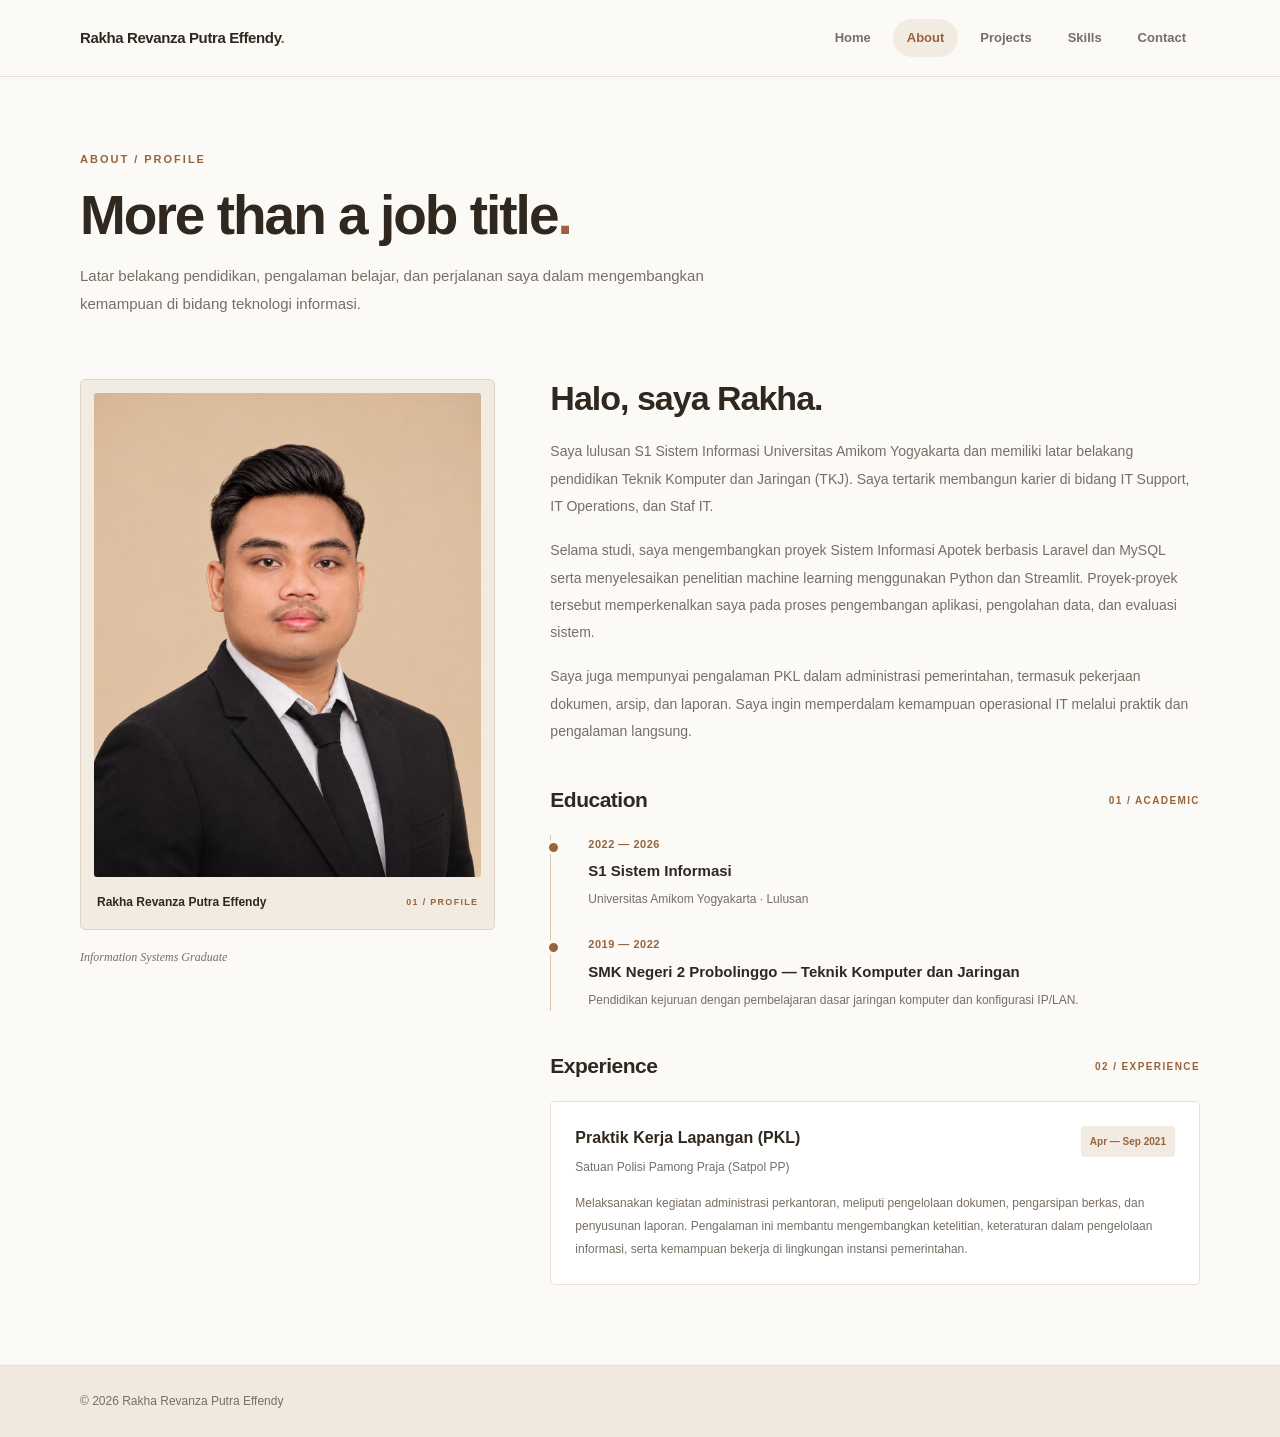
==== about.html @ b31cc209 "Initial commit: portfolio IT Rakha" ====
<!doctype html>
<html lang="id">

<head>
  <meta charset="utf-8">
  <meta name="viewport" content="width=device-width, initial-scale=1">

  <meta name="description"
    content="About Rakha Revanza Putra Effendy — Information Systems Graduate, IT Support and IT Operations enthusiast.">

  <meta name="theme-color" content="#fbfaf7">

  <title>About | Rakha Revanza Putra Effendy</title>

  <link rel="stylesheet" href="assets/style.css">

  <style>

    /* ================================
       DESIGN SYSTEM
    ================================= */

    :root {
      --about-bg: #fbfaf7;
      --about-white: #ffffff;
      --about-beige: #f2ebe2;
      --about-brown: #98643c;
      --about-dark: #30271f;
      --about-muted: #786e64;
      --about-line: #e8ded3;
    }

    body.about-page {
      background: var(--about-bg);
      color: var(--about-dark);
    }

    .about-page .main {
      background: var(--about-bg);
    }

    .about-page .wrap {
      width: min(1120px, calc(100% - 64px));
    }


    /* ================================
       HEADER
    ================================= */

    .about-page .site-header {
      background: rgba(251, 250, 247, .97);
      border-bottom: 1px solid var(--about-line);
      backdrop-filter: blur(12px);
    }

    .about-page .logo {
      color: var(--about-dark);
    }

    .about-page .logo span {
      color: var(--about-brown);
    }

    .about-page .menu a {
      color: var(--about-muted);
    }

    .about-page .menu a.active,
    .about-page .menu a:hover {
      color: var(--about-brown);
      background: var(--about-beige);
    }


    /* ================================
       PAGE INTRO
    ================================= */

    .about-intro {
      padding: 62px 0 35px;
    }

    .about-eyebrow {
      margin-bottom: 15px;

      color: var(--about-brown);
      font-size: 11px;
      font-weight: 750;
      letter-spacing: 2px;
      text-transform: uppercase;
    }

    .about-intro h1 {
      margin: 0 0 15px;

      color: var(--about-dark);
      font-size: clamp(38px, 5vw, 55px);
      line-height: 1.15;
      letter-spacing: -2px;
    }

    .about-intro h1 span {
      color: var(--about-brown);
    }

    .about-intro > p:last-child {
      max-width: 650px;
      margin: 0;

      color: var(--about-muted);
      font-size: 15px;
      line-height: 1.9;
    }


    /* ================================
       MAIN PROFILE LAYOUT
    ================================= */

    .about-profile {
      display: grid;
      grid-template-columns: .78fr 1.22fr;
      align-items: start;
      gap: 55px;

      padding: 25px 0 80px;
    }


    /* ================================
       PROFILE PHOTO
    ================================= */

    .profile-column {
      position: sticky;
      top: 110px;
    }

    .profile-frame {
      padding: 13px;

      background: var(--about-beige);
      border: 1px solid #e0d3c5;
      border-radius: 5px;
    }

    .profile-frame img {
      display: block;

      width: 100%;
      aspect-ratio: 4 / 5;
      object-fit: cover;
      object-position: center 22%;

      border-radius: 3px;
    }

    .profile-frame-footer {
      display: flex;
      justify-content: space-between;
      align-items: center;
      gap: 10px;

      padding: 15px 3px 3px;
    }

    .profile-frame-footer strong {
      color: var(--about-dark);
      font-size: 12px;
    }

    .profile-frame-footer span {
      color: var(--about-brown);
      font-size: 9px;
      font-weight: 700;
      letter-spacing: 1.3px;
    }

    .profile-caption {
      margin-top: 17px;

      color: var(--about-muted);
      font-family: Georgia, serif;
      font-size: 12px;
      font-style: italic;
      line-height: 1.8;
    }


    /* ================================
       BIOGRAPHY
    ================================= */

    .about-content h2 {
      margin: 0 0 20px;

      color: var(--about-dark);
      font-size: 34px;
      letter-spacing: -1px;
    }

    .about-content > p {
      margin: 0 0 17px;

      color: var(--about-muted);
      font-size: 14px;
      line-height: 1.95;
    }


    /* ================================
       SECTION HEADINGS
    ================================= */

    .about-section {
      margin-top: 43px;
    }

    .about-section-heading {
      display: flex;
      justify-content: space-between;
      align-items: center;
      gap: 15px;

      margin-bottom: 22px;
    }

    .about-section-heading h3 {
      margin: 0;

      color: var(--about-dark);
      font-size: 21px;
      letter-spacing: -.5px;
    }

    .about-section-heading span {
      color: var(--about-brown);
      font-size: 10px;
      font-weight: 750;
      letter-spacing: 1.4px;
    }


    /* ================================
       EDUCATION TIMELINE
    ================================= */

    .education-list {
      position: relative;
      padding-left: 20px;
      border-left: 1px solid #d9c5b0;
    }

    .education-item {
      position: relative;
      padding: 0 0 25px 17px;
    }

    .education-item:last-child {
      padding-bottom: 0;
    }

    .education-item::before {
      content: "";

      position: absolute;
      top: 5px;
      left: -25px;

      width: 9px;
      height: 9px;

      background: var(--about-brown);
      border: 3px solid var(--about-bg);
      border-radius: 50%;
      box-sizing: content-box;
    }

    .education-year {
      display: block;
      margin-bottom: 7px;

      color: var(--about-brown);
      font-size: 11px;
      font-weight: 700;
      letter-spacing: .5px;
    }

    .education-item h4 {
      margin: 0 0 6px;

      color: var(--about-dark);
      font-size: 15px;
      line-height: 1.5;
    }

    .education-item p {
      margin: 0;

      color: var(--about-muted);
      font-size: 12px;
      line-height: 1.8;
    }


    /* ================================
       EXPERIENCE CARD
    ================================= */

    .experience-card {
      padding: 24px;

      background: white;
      border: 1px solid var(--about-line);
      border-radius: 5px;
    }

    .experience-top {
      display: flex;
      justify-content: space-between;
      align-items: flex-start;
      gap: 15px;

      margin-bottom: 15px;
    }

    .experience-top h4 {
      margin: 0 0 7px;

      color: var(--about-dark);
      font-size: 16px;
      line-height: 1.5;
    }

    .experience-top p {
      margin: 0;

      color: var(--about-muted);
      font-size: 12px;
    }

    .experience-date {
      flex-shrink: 0;

      padding: 7px 9px;

      color: var(--about-brown);
      background: var(--about-beige);
      border-radius: 3px;

      font-size: 10px;
      font-weight: 650;
    }

    .experience-description {
      margin: 0;

      color: var(--about-muted);
      font-size: 12px;
      line-height: 1.9;
    }


    /* ================================
       PERSONAL NOTE
    ================================= */

    .about-note {
      margin-top: 20px;
      padding: 20px;

      background: var(--about-beige);
      border-left: 3px solid #ae8967;
      border-radius: 2px;
    }

    .about-note p {
      margin: 0;

      color: #705d4b;
      font-family: Georgia, serif;
      font-size: 13px;
      font-style: italic;
      line-height: 1.9;
    }


    /* ================================
       FOOTER
    ================================= */

    .about-page .footer {
      padding: 25px 0;

      color: var(--about-muted);
      background: #f1e9df;
      border-top: 1px solid var(--about-line);
      font-size: 12px;
    }

    .about-footer {
      display: flex;
      justify-content: space-between;
      gap: 15px;
    }


    /* ================================
       RESPONSIVE
    ================================= */

    @media (max-width: 850px) {

      .about-profile {
        grid-template-columns: .8fr 1.2fr;
        gap: 30px;
      }

      .profile-column {
        top: 90px;
      }

      .experience-top {
        flex-direction: column;
      }

    }


    @media (max-width: 650px) {

      .about-page .wrap {
        width: calc(100% - 36px);
      }

      .about-intro {
        padding-top: 42px;
      }

      .about-intro h1 {
        font-size: 39px;
      }

      .about-profile {
        grid-template-columns: 1fr;
        gap: 35px;
        padding-top: 10px;
      }

      .profile-column {
        position: static;
        max-width: 390px;
        width: 100%;
        margin: 0 auto;
      }

      .profile-frame img {
        aspect-ratio: 4 / 5;
      }

      .about-content h2 {
        font-size: 29px;
      }

      .about-section {
        margin-top: 35px;
      }

      .experience-card {
        padding: 20px;
      }

      .about-footer {
        flex-direction: column;
      }

    }

  </style>

</head>


<body class="about-page">


  <!-- HEADER -->

  <header class="site-header">

    <div class="wrap topbar">

      <a class="logo" href="index.html">
        Rakha Revanza Putra Effendy<span>.</span>
      </a>

      <button
        class="toggle"
        data-menu-toggle
        aria-expanded="false"
        aria-label="Buka navigasi">

        ☰ Menu

      </button>

      <nav class="menu" aria-label="Main navigation">

        <a href="index.html">Home</a>

        <a href="about.html" class="active" aria-current="page">
          About
        </a>

        <a href="projects.html">Projects</a>

        <a href="skills.html">Skills</a>

        <a href="contact.html">Contact</a>

      </nav>

    </div>

  </header>



  <main class="main">


    <!-- PAGE INTRO -->

    <div class="wrap">

      <section class="about-intro reveal">

        <p class="about-eyebrow">
          ABOUT / PROFILE
        </p>

        <h1>
          More than a job title<span>.</span>
        </h1>

        <p>
          Latar belakang pendidikan, pengalaman belajar,
          dan perjalanan saya dalam mengembangkan
          kemampuan di bidang teknologi informasi.
        </p>

      </section>



      <!-- PROFILE AND BIOGRAPHY -->

      <section class="about-profile">


        <!-- PROFILE PHOTO -->

        <aside class="profile-column reveal">

          <div class="profile-frame">

            <img
              src="assets/Foto Formal Dasi.jpeg"
              alt="Foto profesional Rakha Revanza Putra Effendy"
              loading="eager"
            >

            <div class="profile-frame-footer">

              <strong>Rakha Revanza Putra Effendy</strong>

              <span>01 / PROFILE</span>

            </div>

          </div>

          <p class="profile-caption">
            Information Systems Graduate
          </p>

        </aside>



        <!-- ABOUT CONTENT -->

        <div class="about-content reveal">


          <h2>Halo, saya Rakha.</h2>


          <p>

            Saya lulusan S1 Sistem Informasi
            Universitas Amikom Yogyakarta dan memiliki
            latar belakang pendidikan Teknik Komputer
            dan Jaringan (TKJ). Saya tertarik membangun
            karier di bidang IT Support, IT Operations,
            dan Staf IT.

          </p>


          <p>

            Selama studi, saya mengembangkan proyek
            Sistem Informasi Apotek berbasis Laravel
            dan MySQL serta menyelesaikan penelitian
            machine learning menggunakan Python dan
            Streamlit. Proyek-proyek tersebut
            memperkenalkan saya pada proses
            pengembangan aplikasi, pengolahan data,
            dan evaluasi sistem.

          </p>


          <p>

            Saya juga mempunyai pengalaman PKL
            dalam administrasi pemerintahan, termasuk
            pekerjaan dokumen, arsip, dan laporan.
            Saya ingin memperdalam kemampuan
            operasional IT melalui praktik dan
            pengalaman langsung.

          </p>



          <!-- EDUCATION -->

          <section class="about-section">

            <div class="about-section-heading">

              <h3>Education</h3>

              <span>01 / ACADEMIC</span>

            </div>


            <div class="education-list">


              <article class="education-item">

                <span class="education-year">
                  2022 — 2026
                </span>

                <h4>
                  S1 Sistem Informasi
                </h4>

                <p>
                  Universitas Amikom Yogyakarta · Lulusan
                </p>

              </article>


              <article class="education-item">

                <span class="education-year">
                  2019 — 2022
                </span>

                <h4>
                  SMK Negeri 2 Probolinggo — Teknik Komputer dan Jaringan
                </h4>

                <p>
                  Pendidikan kejuruan dengan pembelajaran
                  dasar jaringan komputer dan konfigurasi
                  IP/LAN.
                </p>

              </article>


            </div>

          </section>



          <!-- EXPERIENCE -->

          <section class="about-section">

            <div class="about-section-heading">

              <h3>Experience</h3>

              <span>02 / EXPERIENCE</span>

            </div>


            <article class="experience-card">

              <div class="experience-top">

                <div>

                  <h4>
                    Praktik Kerja Lapangan (PKL)
                  </h4>

                  <p>
                    Satuan Polisi Pamong Praja (Satpol PP)
                  </p>

                </div>


                <span class="experience-date">
                  Apr — Sep 2021
                </span>

              </div>


              <p class="experience-description">

                Melaksanakan kegiatan administrasi
                perkantoran, meliputi pengelolaan
                dokumen, pengarsipan berkas, dan
                penyusunan laporan. Pengalaman ini
                membantu mengembangkan ketelitian,
                keteraturan dalam pengelolaan informasi,
                serta kemampuan bekerja di lingkungan
                instansi pemerintahan.

              </p>

            </article>

          </section>


        </div>

      </section>

    </div>

  </main>



  <!-- FOOTER -->

  <footer class="footer">

    <div class="wrap about-footer">

      <span>
        © 2026 Rakha Revanza Putra Effendy
      </span>


    </div>

  </footer>


  <script src="assets/app.js"></script>

</body>

</html>
---- assets/style.css ----
/* =========================================
   RAKHA REVANZA — PERSONAL PORTFOLIO
   Theme: Warm White & Soft Brown
   ========================================= */


/* 1. ROOT & GLOBAL */

:root {
  color-scheme: light;

  --bg: #fbfaf7;
  --surface: #ffffff;
  --surface2: #f4efe8;
  --line: #e7ded4;

  --ink: #30271f;
  --muted: #756b62;

  --blue: #9a6538;
  --brand: #9a6538;

  --brown: #98643c;
  --brown-dark: #81532f;
  --brown-soft: #eee4d9;

  --max: 1100px;
}

* {
  box-sizing: border-box;
}

html {
  scroll-behavior: smooth;
}

body {
  margin: 0;
  background: var(--bg);
  color: var(--ink);
  font-family: Inter, "Segoe UI", Arial, sans-serif;
  font-size: 15px;
  line-height: 1.7;
}

a {
  color: inherit;
  text-decoration: none;
}

button {
  font: inherit;
  cursor: pointer;
}

img {
  display: block;
  max-width: 100%;
}

a:focus-visible,
button:focus-visible,
input:focus-visible {
  outline: 2px solid #a97950;
  outline-offset: 3px;
}

.wrap {
  width: min(var(--max), calc(100% - 64px));
  margin: 0 auto;
}


/* 2. BACKGROUND */

.grid-bg {
  background-color: var(--bg);
  background-image:
    radial-gradient(
      ellipse at 90% 4%,
      rgba(196, 166, 135, 0.10),
      transparent 34%
    );
}


/* 3. HEADER & NAVIGATION */

.site-header {
  position: sticky;
  top: 0;
  z-index: 30;

  background: rgba(251, 250, 247, 0.94);
  backdrop-filter: blur(14px);

  border-bottom: 1px solid var(--line);
}

.topbar {
  min-height: 76px;

  display: flex;
  align-items: center;
  justify-content: space-between;
  gap: 20px;
}

.logo {
  font-size: 15px;
  font-weight: 750;
  letter-spacing: -0.025em;
  color: #382a1e;
}

.logo span {
  color: #a66f43;
}

.menu {
  display: flex;
  align-items: center;
  flex-wrap: wrap;
  gap: 8px;
}

.menu a {
  padding: 8px 14px;
  border-radius: 999px;

  color: #62574d;
  font-size: 13px;
  font-weight: 600;

  transition: background 0.2s, color 0.2s;
}

.menu a:hover,
.menu a.active {
  color: #70451f;
  background: #eee4d9;
}

.toggle {
  display: none;

  padding: 7px 12px;
  color: #49382a;

  background: #fff;
  border: 1px solid #d9cabc;
  border-radius: 8px;
}


/* 4. MAIN & TYPOGRAPHY */

.main {
  min-height: calc(100vh - 160px);
  background-color: var(--bg);
}

.eyebrow {
  margin: 0 0 16px;

  color: #98663e;
  font-size: 11px;
  font-weight: 750;
  letter-spacing: 0.14em;
  text-transform: uppercase;
}

h1,
h2,
h3 {
  color: #34271c;
  line-height: 1.16;
  letter-spacing: -0.04em;
}

h2 {
  margin: 0 0 16px;
  font-size: clamp(30px, 4vw, 48px);
}

h3 {
  margin: 0 0 10px;
  font-size: 21px;
}

.lead {
  max-width: 610px;

  color: #625a52;
  font-size: 17px;
  line-height: 1.8;
}

.muted {
  color: var(--muted);
}


/* 5. HOME PAGE */

.hero {
  min-height: 590px;
  padding: 64px 0 56px;

  display: grid;
  grid-template-columns:
    minmax(0, 1.3fr)
    minmax(240px, 0.75fr);

  align-items: center;
  gap: 8%;
}

.hero h1 {
  margin: 0 0 22px;

  font-family: Georgia, "Times New Roman", serif;
  font-size: clamp(44px, 7vw, 88px);
  font-weight: 600;
  line-height: 1.04;
  letter-spacing: -0.055em;
}

.hero h1 span {
  color: #a66f43 !important;
}

.actions {
  display: flex;
  flex-wrap: wrap;
  gap: 11px;
  margin-top: 28px;
}

.statline {
  display: flex;
  flex-wrap: wrap;
  gap: 26px;

  margin-top: 45px;
  padding-top: 25px;

  border-top: 1px solid var(--line);

  color: #887b6e;
  font-size: 12px;
  letter-spacing: 0.08em;
  text-transform: uppercase;
}


/* 6. BUTTONS */

.btn {
  display: inline-flex;
  align-items: center;
  gap: 9px;

  padding: 11px 18px;

  color: #63462d;
  background: #fff;

  border: 1px solid #d9cabc;
  border-radius: 7px;

  font-size: 13px;
  font-weight: 650;

  transition:
    background 0.18s,
    transform 0.18s,
    border-color 0.18s;
}

.btn:hover {
  transform: translateY(-1px);
  border-color: #b99473;
  background: #faf6f1;
}

.btn.primary {
  color: #fff;
  background: var(--brown);
  border-color: var(--brown);
}

.btn.primary:hover {
  background: var(--brown-dark);
  border-color: var(--brown-dark);
}

.btn.secondary {
  color: #80542f;
  background: transparent;
  border-color: #cdb69e;
}

.btn.secondary:hover {
  background: #f3ece4;
  border-color: #ad825d;
}


/* 7. PROFILE PHOTO */

.photo-card {
  position: relative;

  width: 100%;
  min-height: 360px;
  max-width: 390px;

  margin: 0 auto;
  overflow: hidden;

  display: grid;
  place-items: center;

  background: linear-gradient(145deg, #f3ece3, #e7d9c9);
  border: 1px solid #dfd0c0;
  border-radius: 10px;

  box-shadow:
    12px 12px 0 -7px #eee5db,
    12px 12px 0 -6px #d9c7b4;
}

.profile-photo {
  display: block;
  width: 100%;
  height: auto;
  object-fit: cover;
}

.photo-card:has(.profile-photo)::after {
  display: none;
}

.photo-card:has(.profile-photo) {
  min-height: 0;
}

.photo-mark {
  width: 92px;
  height: 92px;
  margin: 0 auto 18px;

  display: grid;
  place-items: center;

  color: #967452;
  background: rgba(255, 255, 255, 0.38);
  border: 1px solid #b99a7b;
  border-radius: 999px;

  font-size: 38px;
}

.photo-placeholder {
  padding: 20px;
  color: #604b38;
  text-align: center;
  font-size: 13px;
}

.photo-placeholder small {
  display: block;
  margin-top: 4px;
  color: #88745f;
}

.photo-card:after {
  content: "PORTRAIT / PLACEHOLDER";

  position: absolute;
  bottom: 20px;
  left: 22px;

  color: #8c725a;
  font-size: 10px;
  letter-spacing: 0.16em;
}


/* 8. GENERAL SECTIONS */

.section {
  padding: 62px 0;
}

.section-heading {
  display: flex;
  align-items: center;
  justify-content: space-between;
  gap: 20px;
  margin-bottom: 22px;
}

.section-heading h2 {
  margin: 0;
}

.section-heading a,
.text-link,
.back {
  color: #94623a;
}

.section-heading a {
  font-size: 13px;
}

.page-top {
  padding: 72px 0 24px;
}

.page-top h1 {
  margin: 0 0 16px;

  font-family: Georgia, "Times New Roman", serif;
  font-size: clamp(38px, 5vw, 62px);
  font-weight: 600;
  letter-spacing: -0.045em;
}

.page-top h1 span {
  color: #a66f43 !important;
}

.page-top .lead {
  max-width: 740px;
}


/* 9. ABOUT PAGE */

.split {
  display: grid;
  grid-template-columns: 0.9fr 1.1fr;
  align-items: start;
  gap: 45px;
}

.split > * {
  min-width: 0;
}

.split .photo-card {
  margin: 0;
  align-self: start;
}

.prose {
  max-width: 780px;
}

.prose p {
  color: #625a52;
}


/* 10. PANELS & INFORMATION */

.panel {
  padding: 25px;

  background: #fff;
  border: 1px solid var(--line);
  border-radius: 9px;

  box-shadow: 0 4px 18px rgba(67, 47, 29, 0.025);
}

.stack {
  display: grid;
  gap: 15px;
}

.kicker {
  color: #98663e;
  font-size: 11px;
  letter-spacing: 0.13em;
  text-transform: uppercase;
}

.notice {
  padding: 15px 20px;

  color: #655648;
  background: #f5efe8;

  border-left: 3px solid #ad8059;
  border-radius: 3px;

  font-size: 13px;
}


/* 11. EDUCATION & EXPERIENCE */

.timeline {
  margin: 0 0 0 10px;
  padding-left: 23px;

  border-left: 1px solid #d6c3ae;
}

.timeline article {
  position: relative;
  margin-bottom: 26px;
}

.timeline article:before {
  content: "";

  position: absolute;
  top: 7px;
  left: -29px;

  width: 11px;
  height: 11px;

  background: #a97950;
  border-radius: 50%;
  box-shadow: 0 0 0 3px var(--bg);
}

.timeline h3 {
  margin-bottom: 4px;
  font-size: 17px;
}

.timeline p {
  margin: 0;
  color: #6e655d;
}


/* 12. PROJECTS */

.project-grid {
  display: grid;
  grid-template-columns: repeat(2, minmax(0, 1fr));
  gap: 24px;
}

.card {
  overflow: hidden;

  background: #fff;
  border: 1px solid var(--line);
  border-radius: 9px;

  box-shadow: 0 4px 18px rgba(67, 47, 29, 0.035);

  transition:
    transform 0.25s,
    border-color 0.25s,
    box-shadow 0.25s;
}

.card:hover {
  transform: translateY(-3px);
  border-color: #c8ad91;
  box-shadow: 0 9px 24px rgba(67, 47, 29, 0.07);
}

.card .visual {
  height: 240px;
  padding: 18px;

  display: grid;
  place-items: center;

  overflow: hidden;
  background: #f2eee8;
}

.card .visual img {
  width: 100%;
  height: 100%;
  object-fit: contain;
}

.card .body {
  padding: 23px;
}

.card small {
  color: #98663e;
  font-size: 10px;
  font-weight: 700;
  letter-spacing: 0.12em;
  text-transform: uppercase;
}

.card h3 {
  margin: 10px 0;
}

.card p {
  margin: 0 0 17px;
  color: #6e655d;
  font-size: 14px;
}

.text-link {
  display: inline-flex;
  align-items: center;
  gap: 6px;
  margin-top: 19px;
  font-size: 13px;
  font-weight: 750;
}

.chips {
  display: flex;
  flex-wrap: wrap;
  gap: 8px;
}

.chip {
  display: inline-block;
  padding: 4px 9px;

  color: #765638;
  background: #f5efe8;

  border: 1px solid #e6d9cb;
  border-radius: 4px;

  font-size: 11px;
}


/* 13. PROJECT FILTER */

.filterbar {
  display: flex;
  flex-wrap: wrap;
  gap: 9px;
  margin: 4px 0 24px;
}

.filter-btn {
  padding: 8px 15px;

  color: #6f6256;
  background: #fff;

  border: 1px solid #dfd4c9;
  border-radius: 5px;

  font-size: 12px;
}

.filter-btn:hover,
.filter-btn[aria-pressed="true"] {
  color: #6d4728;
  background: #eee4d9;
  border-color: #c5a98c;
}


/* 14. PROJECT DETAIL */

.project-detail {
  display: grid;
  grid-template-columns: 1fr 0.85fr;
  gap: 40px;
}

.project-detail .preview {
  min-height: 310px;
  padding: 20px;

  display: grid;
  place-items: center;

  background: #f2eee8;
  border: 1px solid var(--line);
  border-radius: 9px;
}

.project-detail .preview img {
  max-height: 390px;
  object-fit: contain;
}

.meta {
  display: grid;
  grid-template-columns: 120px 1fr;
  gap: 10px;

  padding: 12px 0;
  border-bottom: 1px solid var(--line);

  font-size: 13px;
}

.meta strong {
  color: #8a6849;
}


/* 15. GALLERY & LIGHTBOX */

.gallery {
  display: grid;
  grid-template-columns: repeat(3, minmax(0, 1fr));
  gap: 15px;
}

.gallery button {
  width: 100%;
  padding: 12px;

  color: #5d5044;
  background: #fff;

  border: 1px solid var(--line);
  border-radius: 7px;

  text-align: left;
}

.gallery button:hover {
  border-color: #b99572;
}

.gallery img {
  width: 100%;
  height: 240px;
  margin-bottom: 10px;
  object-fit: contain;
}

.lightbox {
  position: fixed;
  inset: 0;
  z-index: 100;

  display: none;
  align-items: center;
  justify-content: center;

  padding: 28px;
  background: rgba(39, 30, 23, 0.92);
}

.lightbox.open {
  display: flex;
}

.lightbox img {
  max-width: min(100%, 1100px);
  max-height: 86vh;
  object-fit: contain;
}

.lightbox-close {
  position: absolute;
  top: 19px;
  right: 22px;

  padding: 5px 13px;

  color: #3d3025;
  background: #f8f4ef;

  border: 1px solid #d8c8b8;
  border-radius: 6px;

  font-size: 21px;
}


/* 16. SKILLS */

.skill-groups {
  display: grid;
  grid-template-columns: repeat(2, minmax(0, 1fr));
  gap: 17px;
}

.skill-group {
  padding: 25px;

  background: #fff;
  border: 1px solid var(--line);
  border-radius: 9px;

  box-shadow: 0 4px 18px rgba(67, 47, 29, 0.025);
}

.skill-group h3 {
  margin-bottom: 15px;
  color: #795638;
  font-size: 17px;
}

.skill-items {
  display: flex;
  flex-wrap: wrap;
  gap: 9px;
}

.skill-items span {
  padding: 9px 12px;

  color: #5f4a37;
  background: #f5f0ea;

  border: 1px solid #e5d9cd;
  border-radius: 5px;

  font-size: 13px;
}


/* 17. CONTACT */

.contact-grid {
  display: grid;
  grid-template-columns: 1fr 1fr;
  gap: 24px;
}

.info-line {
  display: flex;
  align-items: center;
  justify-content: space-between;
  gap: 20px;

  padding: 14px 0;
  border-bottom: 1px solid var(--line);
}

.info-line span:last-child {
  color: #8b5b34;
  text-align: right;
}

.info-line a {
  color: #8b5b34;
  text-decoration: underline;
  text-decoration-color: #d6b99c;
  text-underline-offset: 3px;
  overflow-wrap: anywhere;
}


/* 18. FOOTER */

.footer {
  padding: 22px 0;

  color: #75685b;
  background: #f4efe8;

  border-top: 1px solid var(--line);
  font-size: 12px;
}

.footer .wrap {
  display: flex;
  align-items: center;
  justify-content: space-between;
  gap: 12px;
}


/* 19. INTRO ANIMATION */

.intro {
  position: fixed;
  inset: 0;
  z-index: 80;

  display: grid;
  place-items: center;

  color: #34271c;
  background: #fbfaf7;

  transition: opacity 0.5s;
}

.intro.dismiss {
  opacity: 0;
  pointer-events: none;
}

.intro-box {
  padding: 20px;
  text-align: center;
}

.intro-box h2 {
  font-size: clamp(28px, 4vw, 50px);
}

.intro-line {
  width: 250px;
  height: 1px;
  margin: 22px auto;

  background: linear-gradient(
    90deg,
    transparent,
    #a97950,
    transparent
  );

  animation: pulse 2s infinite;
}

@keyframes pulse {
  50% {
    opacity: 0.2;
    transform: scaleX(0.8);
  }
}


/* 20. REVEAL ANIMATION */

.reveal {
  opacity: 0;
  transform: translateY(15px);

  transition:
    opacity 0.65s,
    transform 0.65s;
}

.reveal.in {
  opacity: 1;
  transform: translateY(0);
}


/* 21. ADDITIONAL UTILITIES */

.back {
  display: inline-block;
  margin-bottom: 22px;
  font-size: 12px;
}

.simple-list {
  padding-left: 20px;
  color: #655b51;
}

.simple-list li {
  margin-bottom: 8px;
}

.wide-screen {
  max-height: 430px;
  padding: 18px;

  display: grid;
  place-items: center;

  background: #f2eee8;
  border: 1px solid var(--line);
  border-radius: 9px;
}

.wide-screen img {
  max-height: 390px;
  object-fit: contain;
}

.eyecatch {
  color: #71583f;
}

.subdued {
  color: #84776b;
  font-size: 12px;
}

.nowrap {
  white-space: nowrap;
}


/* =========================================
   RESPONSIVE — TABLET & MOBILE
   ========================================= */

@media (max-width: 780px) {

  .wrap {
    width: min(var(--max), calc(100% - 34px));
  }

  /* Navigation */

  .topbar {
    min-height: 65px;
    flex-wrap: wrap;
  }

  .toggle {
    display: block;
  }

  .menu {
    display: none;
    width: 100%;
    padding: 0 0 15px;

    flex-direction: column;
    align-items: stretch;

    background: var(--bg);
  }

  .menu.open {
    display: flex;
  }

  .menu a {
    padding: 9px 14px;
  }

  /* Home */

  .hero {
    min-height: 0;
    padding: 60px 0 30px;

    grid-template-columns: 1fr;
    gap: 38px;
  }

  .hero h1 {
    font-size: clamp(42px, 11vw, 70px);
  }

  .hero .photo-card {
    max-width: 360px;
    min-height: 300px;
    margin: 0 auto;
  }

  .statline {
    flex-wrap: wrap;
    gap: 16px;
  }

  /* Other pages */

  .section {
    padding: 42px 0;
  }

  .page-top {
    padding: 52px 0 22px;
  }

  .project-grid,
  .split,
  .skill-groups,
  .project-detail,
  .contact-grid {
    grid-template-columns: 1fr;
  }

  .split .photo-card {
    max-width: 360px;
    margin: 0 auto;
  }

  .gallery {
    grid-template-columns: repeat(2, minmax(0, 1fr));
  }

  .footer .wrap {
    flex-wrap: wrap;
  }

  .meta {
    grid-template-columns: 90px 1fr;
  }

}


/* SMALL MOBILE */

@media (max-width: 500px) {

  .gallery {
    grid-template-columns: 1fr;
  }

  .gallery img {
    height: 200px;
  }

  .card .visual {
    height: 220px;
  }

  .info-line {
    align-items: flex-start;
    gap: 10px;
  }

}


/* ACCESSIBILITY */

@media (prefers-reduced-motion: reduce) {

  *,
  *::before,
  *::after {
    scroll-behavior: auto !important;
    animation: none !important;
    transition: none !important;
  }

  .reveal {
    opacity: 1;
    transform: none;
  }

  .card:hover,
  .btn:hover {
    transform: none;
  }

}
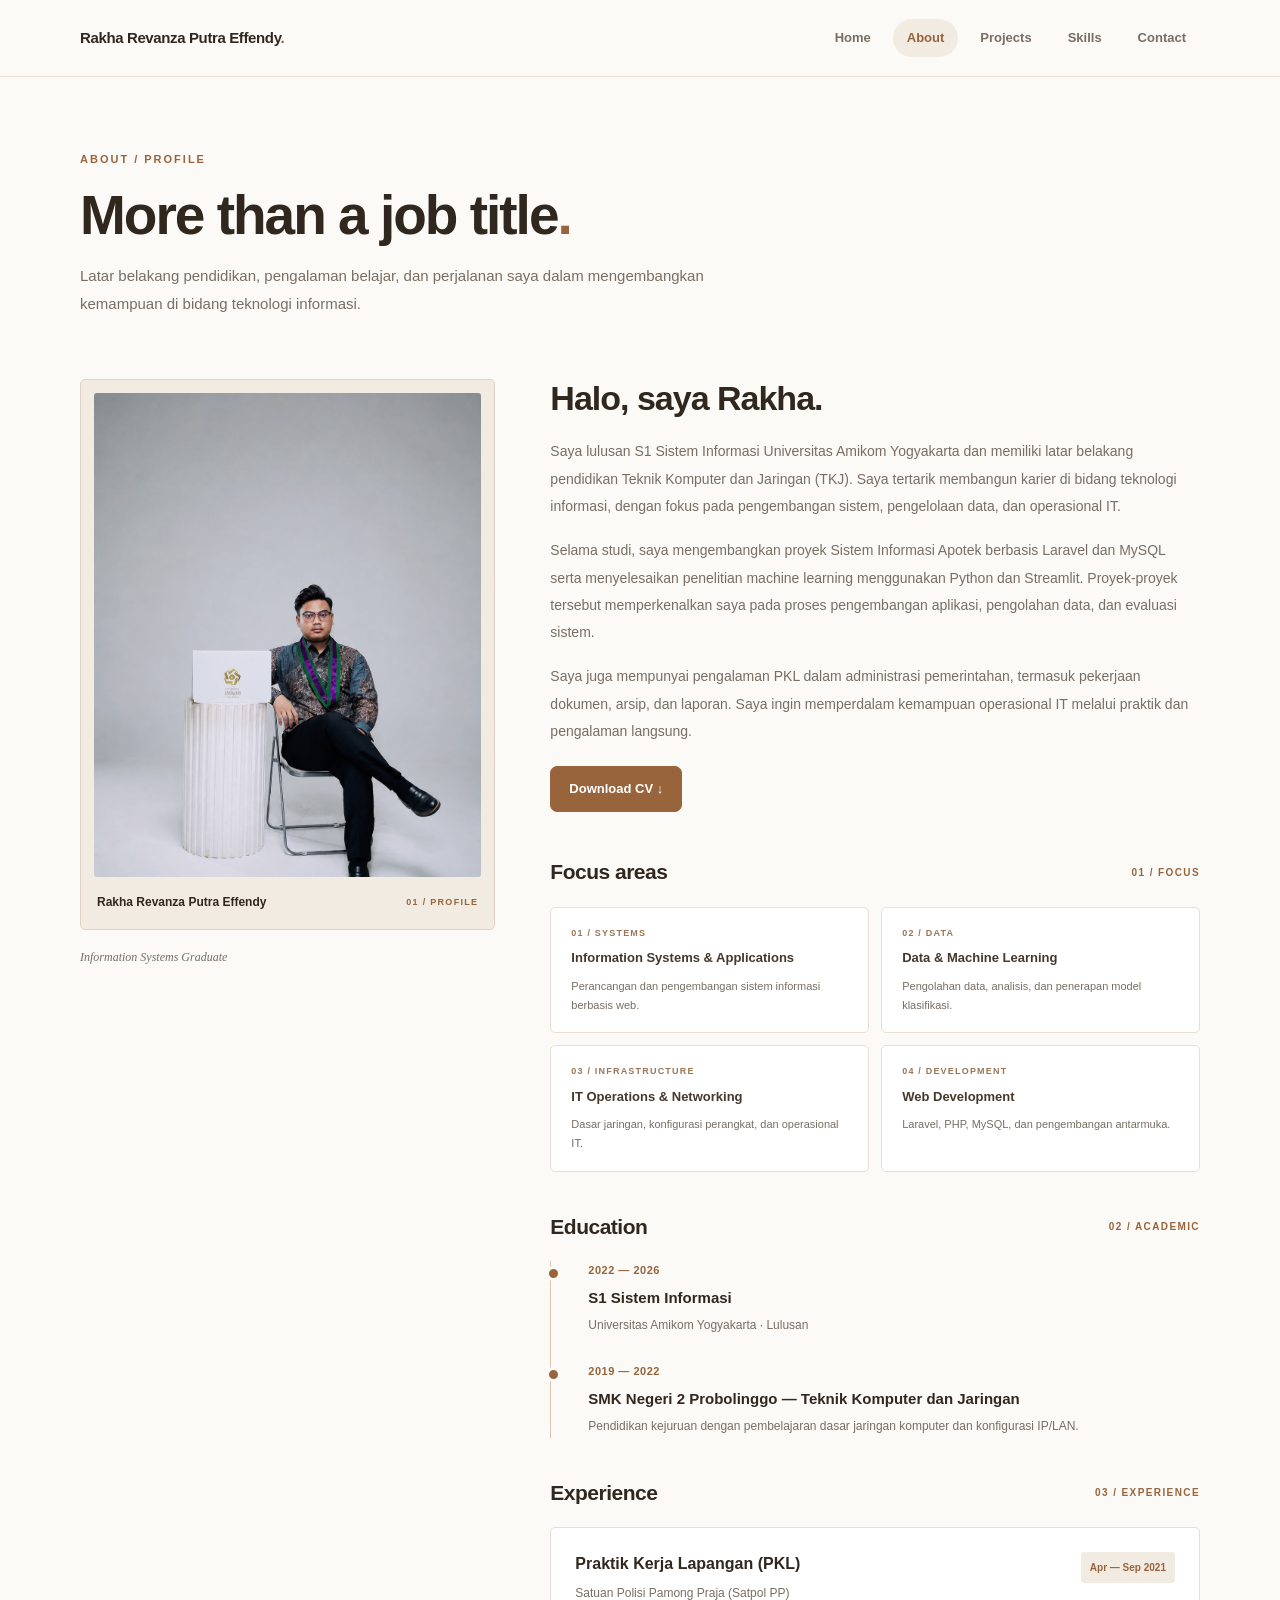
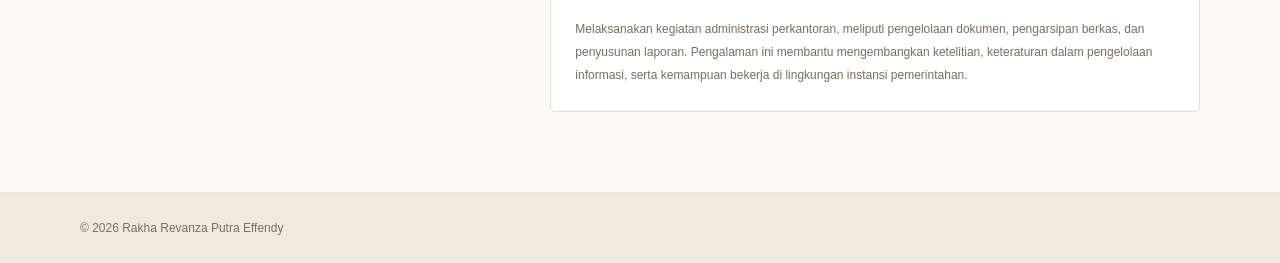
==== commit 6f1459f6: "Refine portfolio layout and reposition as general IT" ====
--- a/about.html
+++ b/about.html
@@ -7,7 +7,7 @@
   <meta name="viewport" content="width=device-width, initial-scale=1">
 
   <meta name="description"
-    content="About Rakha Revanza Putra Effendy — Information Systems Graduate, IT Support and IT Operations enthusiast.">
+    content="About Rakha Revanza Putra Effendy — Information Systems Graduate with an interest in information technology, systems, and applications.">
 
   <meta name="theme-color" content="#fbfaf7">
 
@@ -244,6 +244,62 @@
 
 
     /* ================================
+       CV DOWNLOAD
+    ================================= */
+
+    .about-cv {
+      margin-top: 4px;
+      margin-bottom: 5px;
+    }
+
+
+    /* ================================
+       FOCUS AREAS
+    ================================= */
+
+    .focus-grid {
+      display: grid;
+      grid-template-columns: repeat(2, minmax(0, 1fr));
+      gap: 12px;
+    }
+
+    .focus-card {
+      padding: 18px 20px;
+
+      background: white;
+      border: 1px solid var(--about-line);
+      border-radius: 5px;
+    }
+
+    .focus-card span {
+      display: block;
+      margin-bottom: 7px;
+
+      color: #987657;
+      font-size: 9px;
+      font-weight: 700;
+      letter-spacing: 1.2px;
+    }
+
+    .focus-card strong {
+      display: block;
+
+      color: #46382b;
+      font-size: 13px;
+      font-weight: 650;
+      line-height: 1.6;
+    }
+
+    .focus-card p {
+      margin: 8px 0 0;
+
+      color: var(--about-muted);
+      font-size: 11px;
+      line-height: 1.7;
+    }
+
+
+    /* ================================
        EDUCATION TIMELINE
     ================================= */
 
@@ -472,6 +528,10 @@
         padding: 20px;
       }
 
+      .focus-grid {
+        grid-template-columns: 1fr;
+      }
+
       .about-footer {
         flex-direction: column;
       }
@@ -567,7 +627,7 @@
           <div class="profile-frame">
 
             <img
-              src="assets/Foto Formal Dasi.jpeg"
+              src="assets/Wisuda Duduk.jpeg"
               alt="Foto profesional Rakha Revanza Putra Effendy"
               loading="eager"
             >
@@ -604,8 +664,9 @@
             Universitas Amikom Yogyakarta dan memiliki
             latar belakang pendidikan Teknik Komputer
             dan Jaringan (TKJ). Saya tertarik membangun
-            karier di bidang IT Support, IT Operations,
-            dan Staf IT.
+            karier di bidang teknologi informasi, dengan
+            fokus pada pengembangan sistem, pengelolaan
+            data, dan operasional IT.
 
           </p>
 
@@ -636,6 +697,102 @@
           </p>
 
 
+          <a
+            href="assets/CV_Rakha_ATS.pdf"
+            class="btn primary about-cv"
+            download="CV_Rakha_ATS.pdf"
+            target="_blank"
+            rel="noopener noreferrer">
+
+            Download CV ↓
+
+          </a>
+
+
+
+          <!-- FOCUS AREAS -->
+
+          <section class="about-section">
+
+            <div class="about-section-heading">
+
+              <h3>Focus areas</h3>
+
+              <span>01 / FOCUS</span>
+
+            </div>
+
+
+            <div class="focus-grid">
+
+              <article class="focus-card">
+
+                <span>01 / SYSTEMS</span>
+
+                <strong>
+                  Information Systems & Applications
+                </strong>
+
+                <p>
+                  Perancangan dan pengembangan sistem
+                  informasi berbasis web.
+                </p>
+
+              </article>
+
+
+              <article class="focus-card">
+
+                <span>02 / DATA</span>
+
+                <strong>
+                  Data & Machine Learning
+                </strong>
+
+                <p>
+                  Pengolahan data, analisis, dan
+                  penerapan model klasifikasi.
+                </p>
+
+              </article>
+
+
+              <article class="focus-card">
+
+                <span>03 / INFRASTRUCTURE</span>
+
+                <strong>
+                  IT Operations & Networking
+                </strong>
+
+                <p>
+                  Dasar jaringan, konfigurasi perangkat,
+                  dan operasional IT.
+                </p>
+
+              </article>
+
+
+              <article class="focus-card">
+
+                <span>04 / DEVELOPMENT</span>
+
+                <strong>
+                  Web Development
+                </strong>
+
+                <p>
+                  Laravel, PHP, MySQL, dan pengembangan
+                  antarmuka.
+                </p>
+
+              </article>
+
+            </div>
+
+          </section>
+
+
 
           <!-- EDUCATION -->
 
@@ -645,7 +802,7 @@
 
               <h3>Education</h3>
 
-              <span>01 / ACADEMIC</span>
+              <span>02 / ACADEMIC</span>
 
             </div>
 
@@ -703,7 +860,7 @@
 
               <h3>Experience</h3>
 
-              <span>02 / EXPERIENCE</span>
+              <span>03 / EXPERIENCE</span>
 
             </div>
 
--- a/assets/style.css
+++ b/assets/style.css
@@ -577,8 +577,9 @@
   height: 240px;
   padding: 18px;
 
-  display: grid;
-  place-items: center;
+  display: flex;
+  align-items: center;
+  justify-content: center;
 
   overflow: hidden;
   background: #f2eee8;
@@ -737,8 +738,9 @@
 }
 
 .gallery img {
-  width: 100%;
+  width: auto;
   height: 240px;
+  max-width: 100%;
   margin-bottom: 10px;
   object-fit: contain;
 }
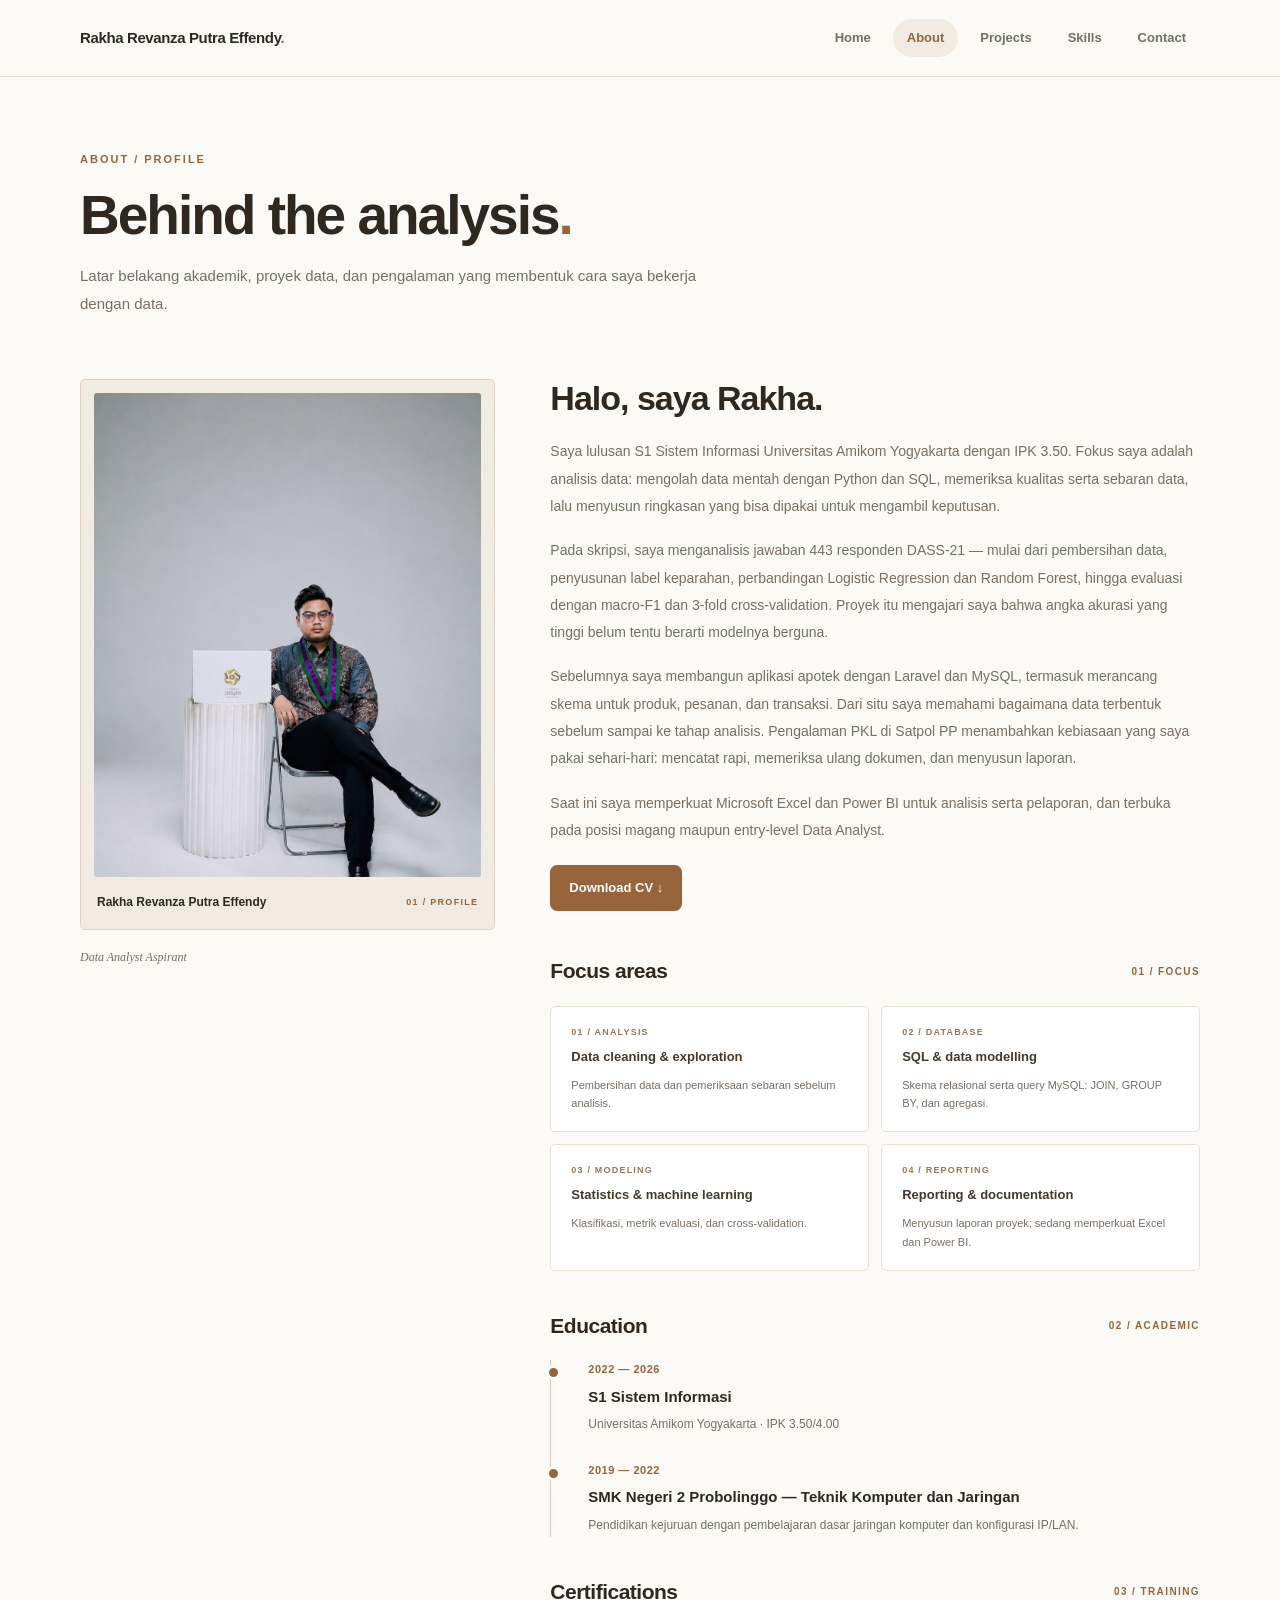
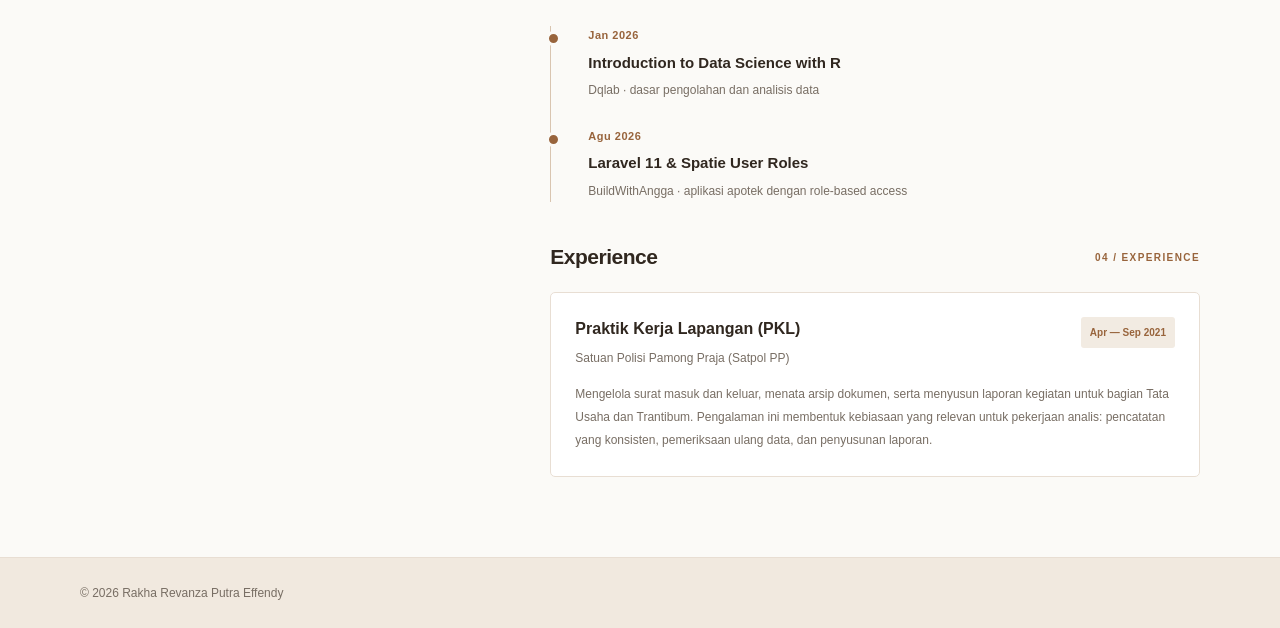
==== commit a4387982: "content(about): lead with data work and measurable background Open with the DASS-21 analysis, add IP" ====
--- a/about.html
+++ b/about.html
@@ -7,7 +7,7 @@
   <meta name="viewport" content="width=device-width, initial-scale=1">
 
   <meta name="description"
-    content="About Rakha Revanza Putra Effendy — Information Systems Graduate with an interest in information technology, systems, and applications.">
+    content="About Rakha Revanza Putra Effendy — Information Systems graduate focused on data analysis, SQL, and Python.">
 
   <meta name="theme-color" content="#fbfaf7">
 
@@ -602,13 +602,13 @@
         </p>
 
         <h1>
-          More than a job title<span>.</span>
+          Behind the analysis<span>.</span>
         </h1>
 
         <p>
-          Latar belakang pendidikan, pengalaman belajar,
-          dan perjalanan saya dalam mengembangkan
-          kemampuan di bidang teknologi informasi.
+          Latar belakang akademik, proyek data, dan
+          pengalaman yang membentuk cara saya bekerja
+          dengan data.
         </p>
 
       </section>
@@ -643,7 +643,7 @@
           </div>
 
           <p class="profile-caption">
-            Information Systems Graduate
+            Data Analyst Aspirant
           </p>
 
         </aside>
@@ -660,47 +660,57 @@
 
           <p>
 
-            Saya lulusan S1 Sistem Informasi
-            Universitas Amikom Yogyakarta dan memiliki
-            latar belakang pendidikan Teknik Komputer
-            dan Jaringan (TKJ). Saya tertarik membangun
-            karier di bidang teknologi informasi, dengan
-            fokus pada pengembangan sistem, pengelolaan
-            data, dan operasional IT.
+            Saya lulusan S1 Sistem Informasi Universitas
+            Amikom Yogyakarta dengan IPK 3.50. Fokus saya
+            adalah analisis data: mengolah data mentah dengan
+            Python dan SQL, memeriksa kualitas serta sebaran
+            data, lalu menyusun ringkasan yang bisa dipakai
+            untuk mengambil keputusan.
 
           </p>
 
 
           <p>
 
-            Selama studi, saya mengembangkan proyek
-            Sistem Informasi Apotek berbasis Laravel
-            dan MySQL serta menyelesaikan penelitian
-            machine learning menggunakan Python dan
-            Streamlit. Proyek-proyek tersebut
-            memperkenalkan saya pada proses
-            pengembangan aplikasi, pengolahan data,
-            dan evaluasi sistem.
+            Pada skripsi, saya menganalisis jawaban 443
+            responden DASS-21 — mulai dari pembersihan data,
+            penyusunan label keparahan, perbandingan Logistic
+            Regression dan Random Forest, hingga evaluasi
+            dengan macro-F1 dan 3-fold cross-validation.
+            Proyek itu mengajari saya bahwa angka akurasi yang
+            tinggi belum tentu berarti modelnya berguna.
 
           </p>
 
 
           <p>
 
-            Saya juga mempunyai pengalaman PKL
-            dalam administrasi pemerintahan, termasuk
-            pekerjaan dokumen, arsip, dan laporan.
-            Saya ingin memperdalam kemampuan
-            operasional IT melalui praktik dan
-            pengalaman langsung.
+            Sebelumnya saya membangun aplikasi apotek dengan
+            Laravel dan MySQL, termasuk merancang skema untuk
+            produk, pesanan, dan transaksi. Dari situ saya
+            memahami bagaimana data terbentuk sebelum sampai
+            ke tahap analisis. Pengalaman PKL di Satpol PP
+            menambahkan kebiasaan yang saya pakai sehari-hari:
+            mencatat rapi, memeriksa ulang dokumen, dan
+            menyusun laporan.
 
           </p>
 
 
+          <p>
+
+            Saat ini saya memperkuat Microsoft Excel dan
+            Power BI untuk analisis serta pelaporan, dan
+            terbuka pada posisi magang maupun entry-level
+            Data Analyst.
+
+          </p>
+
+
           <a
-            href="assets/CV_Rakha_ATS.pdf"
+            href="assets/CV_RakhaRevanza_DataAnalyst.pdf"
             class="btn primary about-cv"
-            download="CV_Rakha_ATS.pdf"
+            download="CV_RakhaRevanza_DataAnalyst.pdf"
             target="_blank"
             rel="noopener noreferrer">
 
@@ -727,15 +737,15 @@
 
               <article class="focus-card">
 
-                <span>01 / SYSTEMS</span>
+                <span>01 / ANALYSIS</span>
 
                 <strong>
-                  Information Systems & Applications
+                  Data cleaning & exploration
                 </strong>
 
                 <p>
-                  Perancangan dan pengembangan sistem
-                  informasi berbasis web.
+                  Pembersihan data dan pemeriksaan
+                  sebaran sebelum analisis.
                 </p>
 
               </article>
@@ -743,15 +753,15 @@
 
               <article class="focus-card">
 
-                <span>02 / DATA</span>
+                <span>02 / DATABASE</span>
 
                 <strong>
-                  Data & Machine Learning
+                  SQL & data modelling
                 </strong>
 
                 <p>
-                  Pengolahan data, analisis, dan
-                  penerapan model klasifikasi.
+                  Skema relasional serta query MySQL:
+                  JOIN, GROUP BY, dan agregasi.
                 </p>
 
               </article>
@@ -759,15 +769,15 @@
 
               <article class="focus-card">
 
-                <span>03 / INFRASTRUCTURE</span>
+                <span>03 / MODELING</span>
 
                 <strong>
-                  IT Operations & Networking
+                  Statistics & machine learning
                 </strong>
 
                 <p>
-                  Dasar jaringan, konfigurasi perangkat,
-                  dan operasional IT.
+                  Klasifikasi, metrik evaluasi, dan
+                  cross-validation.
                 </p>
 
               </article>
@@ -775,15 +785,15 @@
 
               <article class="focus-card">
 
-                <span>04 / DEVELOPMENT</span>
+                <span>04 / REPORTING</span>
 
                 <strong>
-                  Web Development
+                  Reporting & documentation
                 </strong>
 
                 <p>
-                  Laravel, PHP, MySQL, dan pengembangan
-                  antarmuka.
+                  Menyusun laporan proyek; sedang
+                  memperkuat Excel dan Power BI.
                 </p>
 
               </article>
@@ -821,7 +831,7 @@
                 </h4>
 
                 <p>
-                  Universitas Amikom Yogyakarta · Lulusan
+                  Universitas Amikom Yogyakarta · IPK 3.50/4.00
                 </p>
 
               </article>
@@ -852,6 +862,61 @@
 
 
 
+          <!-- CERTIFICATIONS -->
+
+          <section class="about-section">
+
+            <div class="about-section-heading">
+
+              <h3>Certifications</h3>
+
+              <span>03 / TRAINING</span>
+
+            </div>
+
+
+            <div class="education-list">
+
+              <article class="education-item">
+
+                <span class="education-year">
+                  Jan 2026
+                </span>
+
+                <h4>
+                  Introduction to Data Science with R
+                </h4>
+
+                <p>
+                  Dqlab · dasar pengolahan dan analisis data
+                </p>
+
+              </article>
+
+
+              <article class="education-item">
+
+                <span class="education-year">
+                  Agu 2026
+                </span>
+
+                <h4>
+                  Laravel 11 & Spatie User Roles
+                </h4>
+
+                <p>
+                  BuildWithAngga · aplikasi apotek dengan
+                  role-based access
+                </p>
+
+              </article>
+
+            </div>
+
+          </section>
+
+
+
           <!-- EXPERIENCE -->
 
           <section class="about-section">
@@ -860,7 +925,7 @@
 
               <h3>Experience</h3>
 
-              <span>03 / EXPERIENCE</span>
+              <span>04 / EXPERIENCE</span>
 
             </div>
 
@@ -891,14 +956,12 @@
 
               <p class="experience-description">
 
-                Melaksanakan kegiatan administrasi
-                perkantoran, meliputi pengelolaan
-                dokumen, pengarsipan berkas, dan
-                penyusunan laporan. Pengalaman ini
-                membantu mengembangkan ketelitian,
-                keteraturan dalam pengelolaan informasi,
-                serta kemampuan bekerja di lingkungan
-                instansi pemerintahan.
+                Mengelola surat masuk dan keluar, menata arsip
+                dokumen, serta menyusun laporan kegiatan untuk
+                bagian Tata Usaha dan Trantibum. Pengalaman ini
+                membentuk kebiasaan yang relevan untuk pekerjaan
+                analis: pencatatan yang konsisten, pemeriksaan
+                ulang data, dan penyusunan laporan.
 
               </p>
 
--- a/assets/style.css
+++ b/assets/style.css
@@ -880,59 +880,6 @@
 }
 
 
-/* 19. INTRO ANIMATION */
-
-.intro {
-  position: fixed;
-  inset: 0;
-  z-index: 80;
-
-  display: grid;
-  place-items: center;
-
-  color: #34271c;
-  background: #fbfaf7;
-
-  transition: opacity 0.5s;
-}
-
-.intro.dismiss {
-  opacity: 0;
-  pointer-events: none;
-}
-
-.intro-box {
-  padding: 20px;
-  text-align: center;
-}
-
-.intro-box h2 {
-  font-size: clamp(28px, 4vw, 50px);
-}
-
-.intro-line {
-  width: 250px;
-  height: 1px;
-  margin: 22px auto;
-
-  background: linear-gradient(
-    90deg,
-    transparent,
-    #a97950,
-    transparent
-  );
-
-  animation: pulse 2s infinite;
-}
-
-@keyframes pulse {
-  50% {
-    opacity: 0.2;
-    transform: scaleX(0.8);
-  }
-}
-
-
 /* 20. REVEAL ANIMATION */
 
 .reveal {
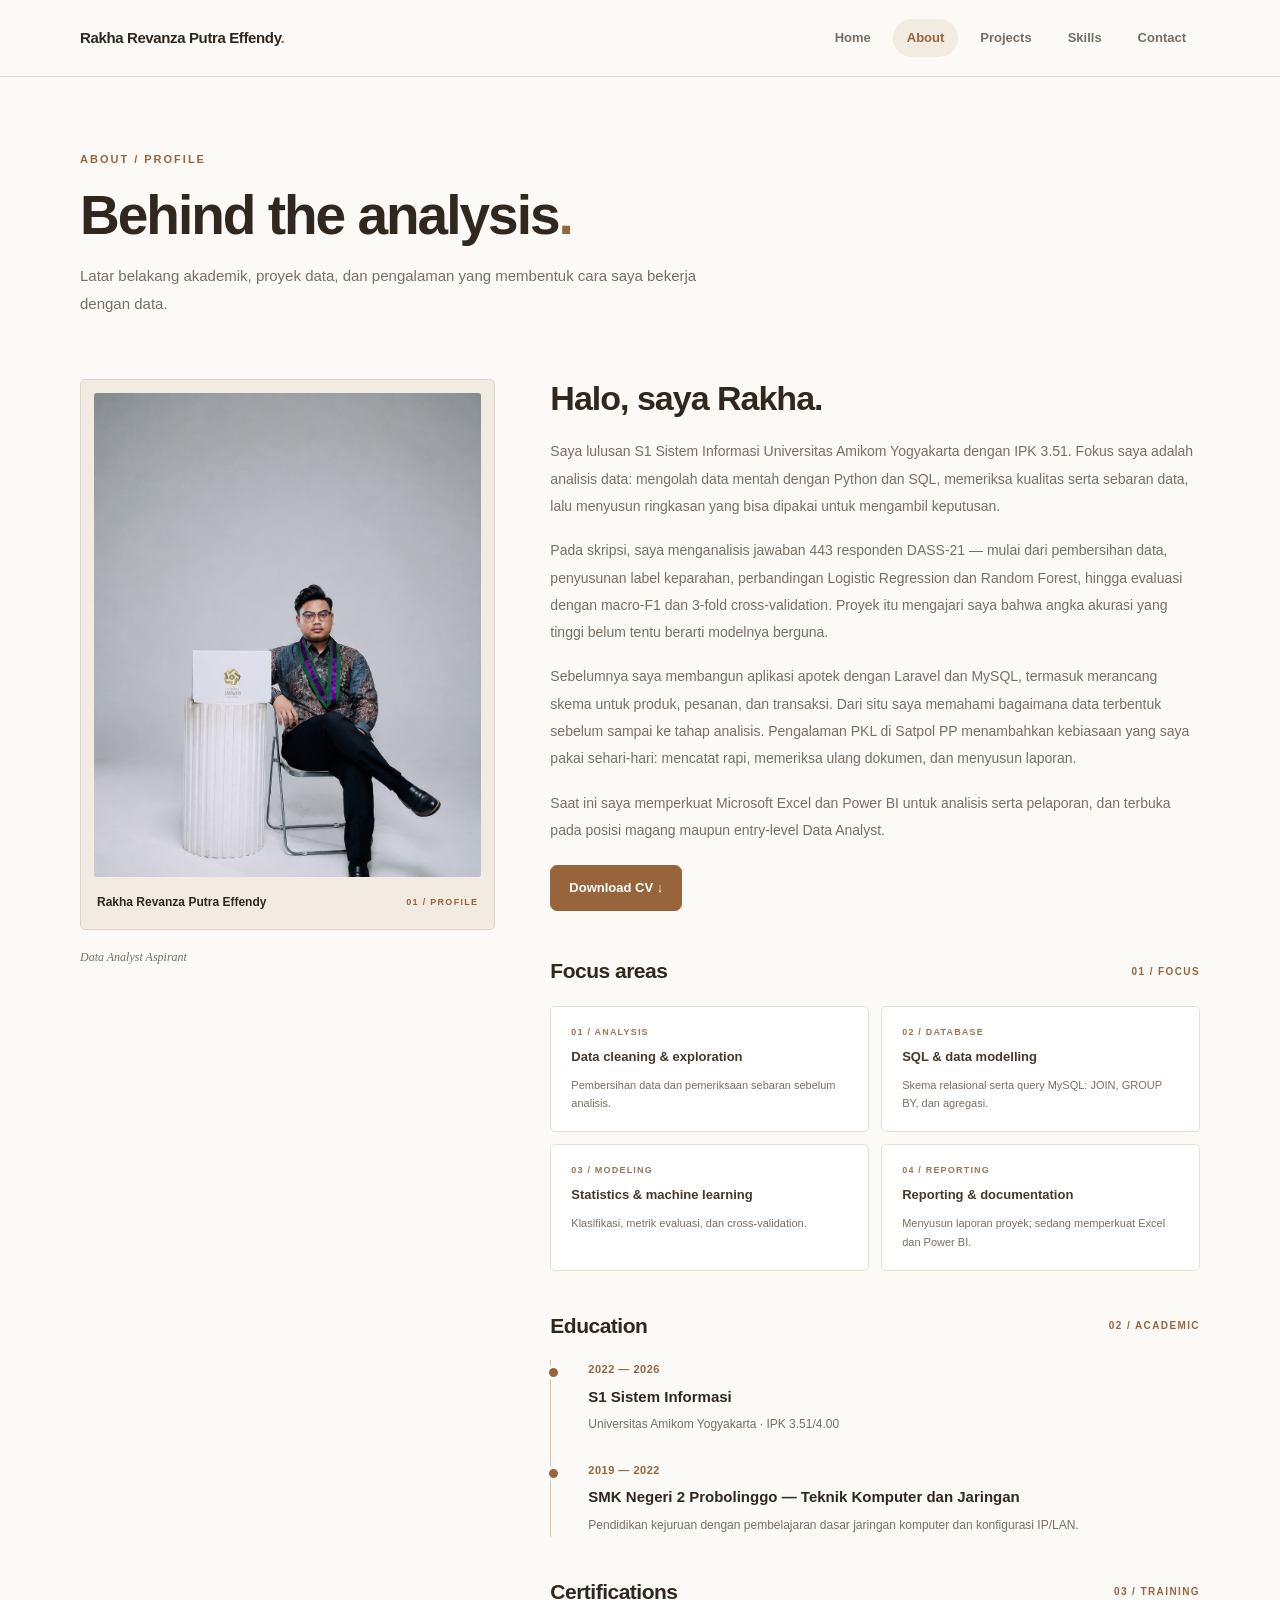
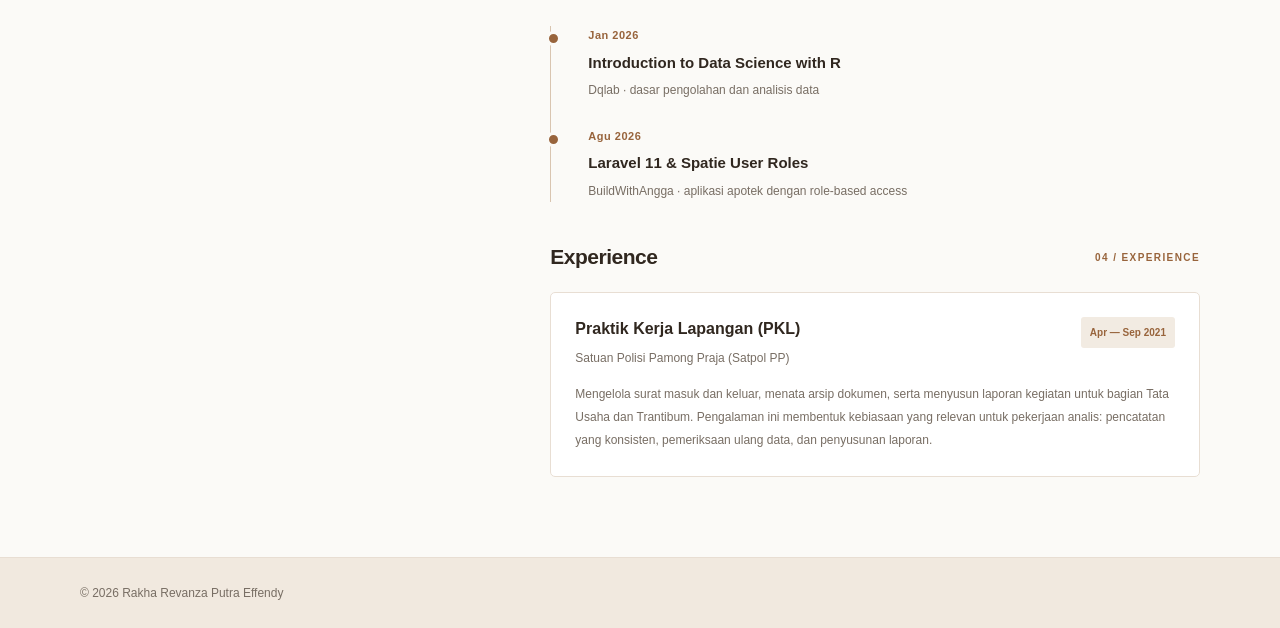
==== commit 34188b23: "fix: update GPA to 3.51 across site and CVs, remove Download CV button from home" ====
--- a/about.html
+++ b/about.html
@@ -661,7 +661,7 @@
           <p>
 
             Saya lulusan S1 Sistem Informasi Universitas
-            Amikom Yogyakarta dengan IPK 3.50. Fokus saya
+            Amikom Yogyakarta dengan IPK 3.51. Fokus saya
             adalah analisis data: mengolah data mentah dengan
             Python dan SQL, memeriksa kualitas serta sebaran
             data, lalu menyusun ringkasan yang bisa dipakai
@@ -831,7 +831,7 @@
                 </h4>
 
                 <p>
-                  Universitas Amikom Yogyakarta · IPK 3.50/4.00
+                  Universitas Amikom Yogyakarta · IPK 3.51/4.00
                 </p>
 
               </article>
--- a/assets/style.css
+++ b/assets/style.css
@@ -548,7 +548,7 @@
 
 .project-grid {
   display: grid;
-  grid-template-columns: repeat(2, minmax(0, 1fr));
+  grid-template-columns: repeat(auto-fit, minmax(310px, 1fr));
   gap: 24px;
 }
 
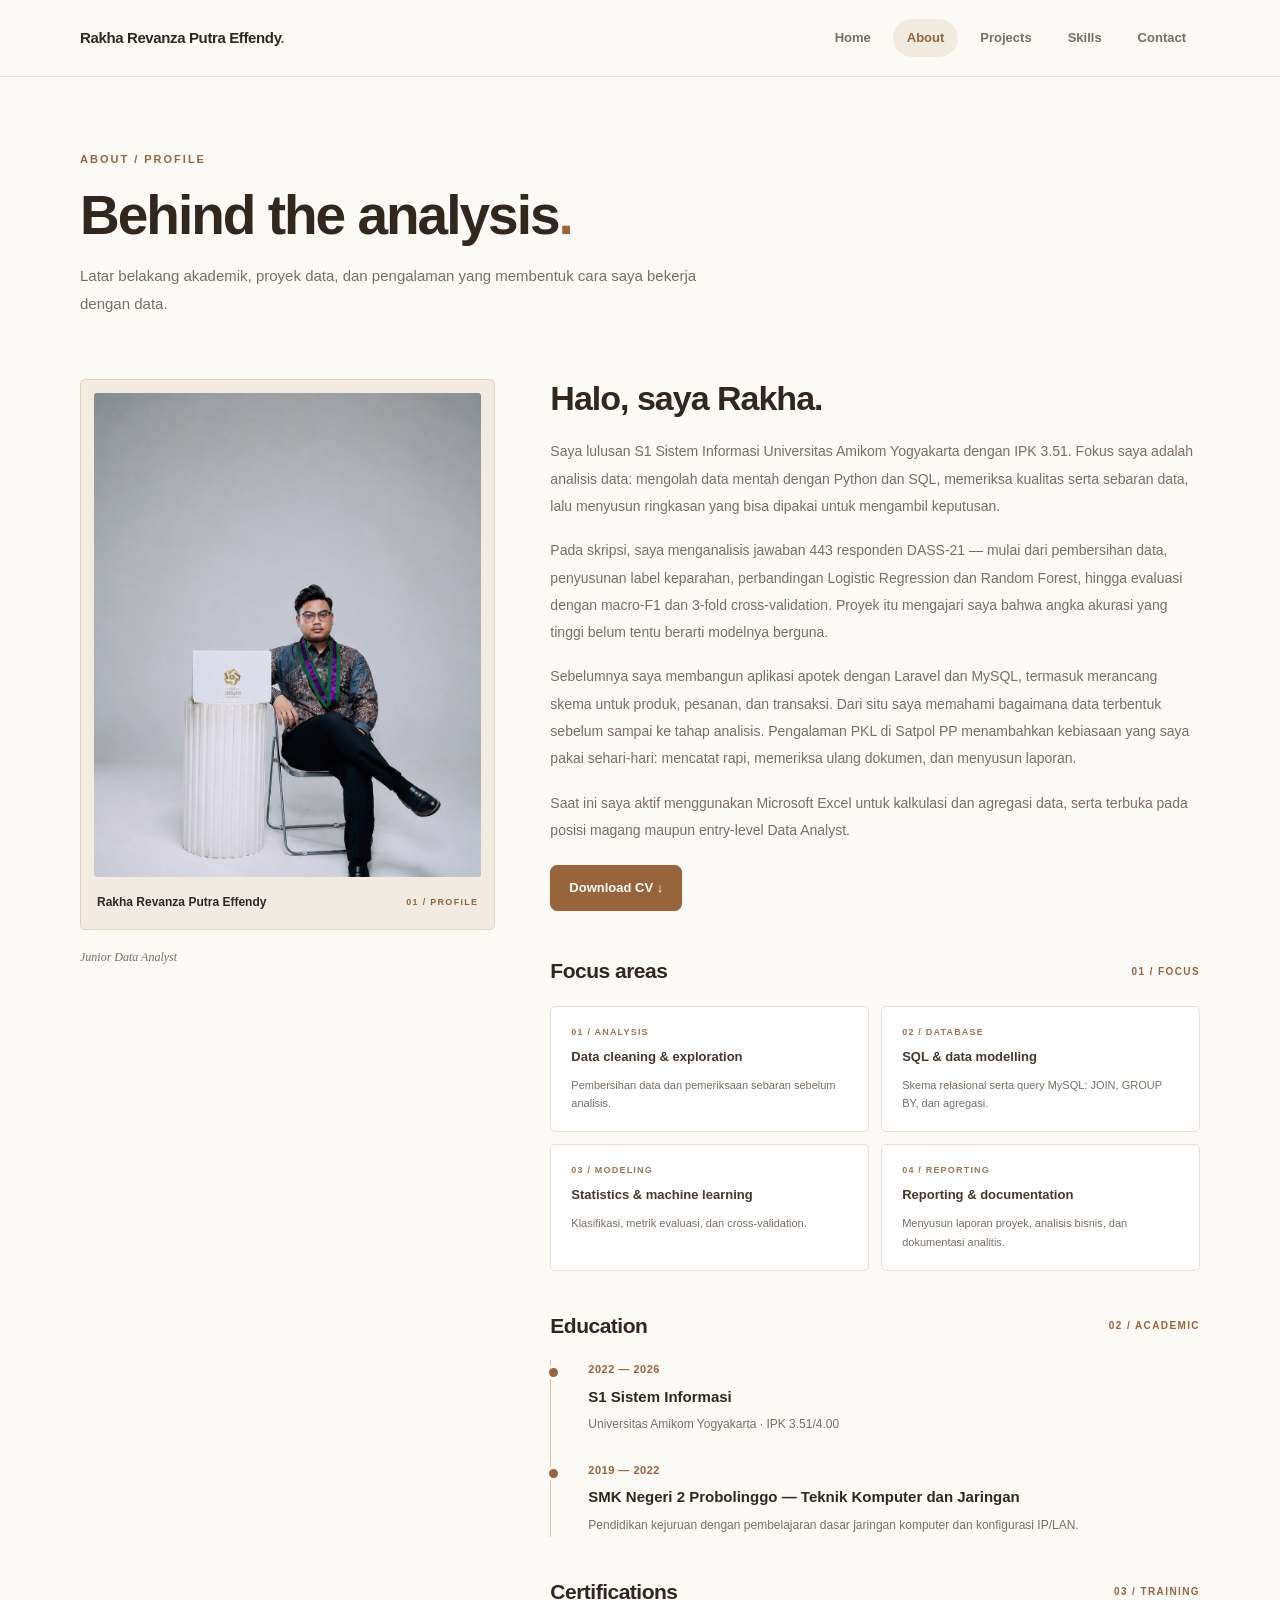
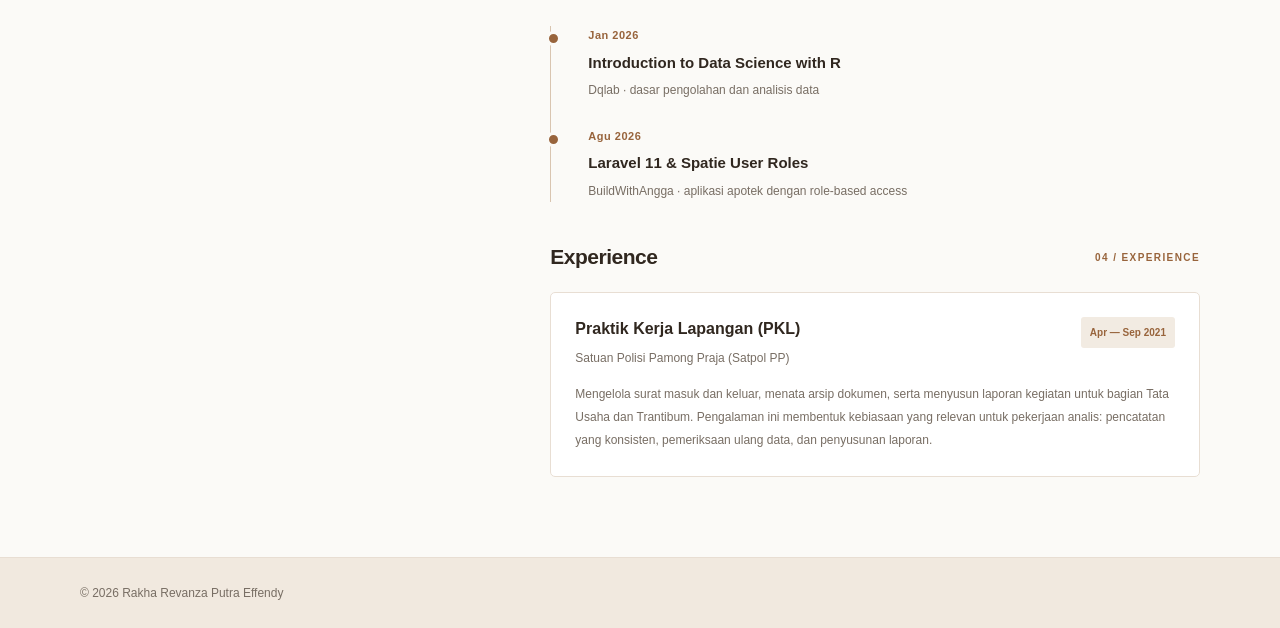
==== commit 390f9ea6: "refactor: position Retail Profitability as project 01, claim Junior Data Analyst title, and active E" ====
--- a/about.html
+++ b/about.html
@@ -643,7 +643,7 @@
           </div>
 
           <p class="profile-caption">
-            Data Analyst Aspirant
+            Junior Data Analyst
           </p>
 
         </aside>
@@ -699,8 +699,8 @@
 
           <p>
 
-            Saat ini saya memperkuat Microsoft Excel dan
-            Power BI untuk analisis serta pelaporan, dan
+            Saat ini saya aktif menggunakan Microsoft Excel
+            untuk kalkulasi dan agregasi data, serta
             terbuka pada posisi magang maupun entry-level
             Data Analyst.
 
@@ -792,8 +792,8 @@
                 </strong>
 
                 <p>
-                  Menyusun laporan proyek; sedang
-                  memperkuat Excel dan Power BI.
+                  Menyusun laporan proyek, analisis
+                  bisnis, dan dokumentasi analitis.
                 </p>
 
               </article>
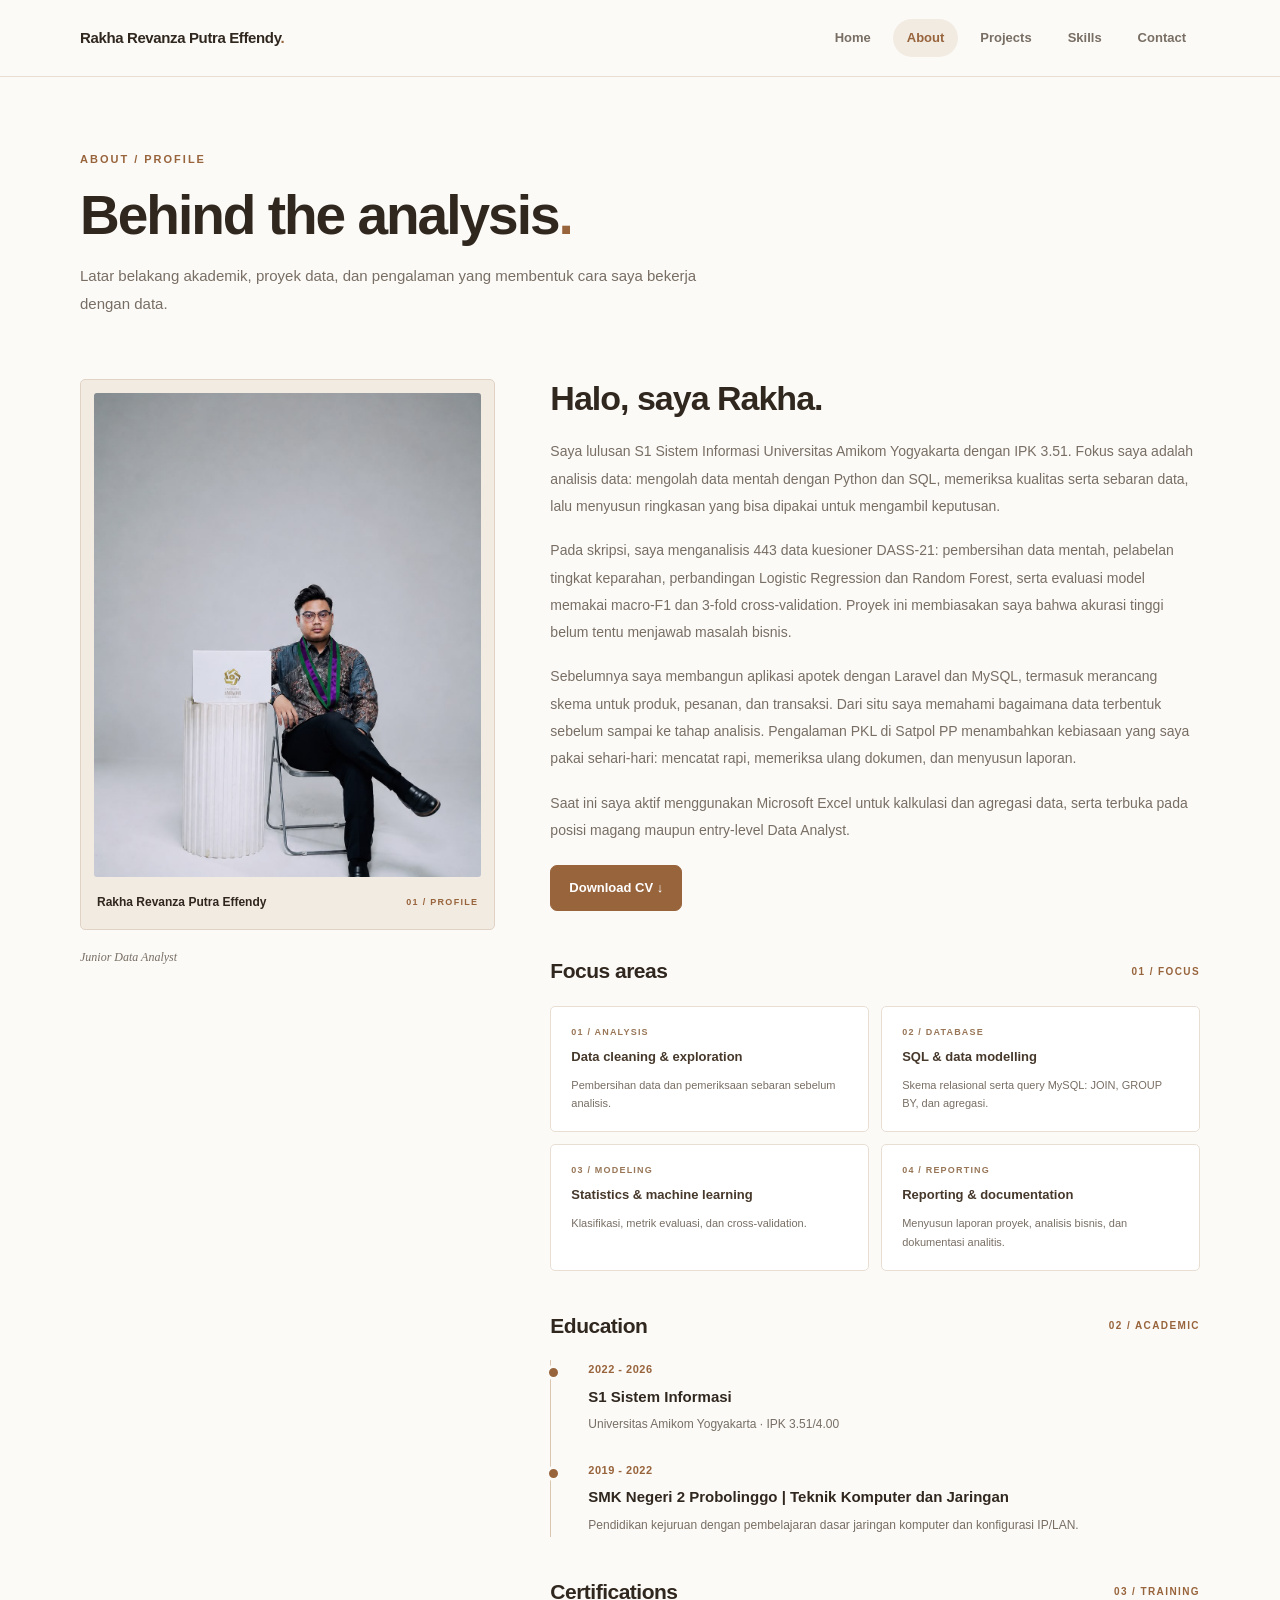
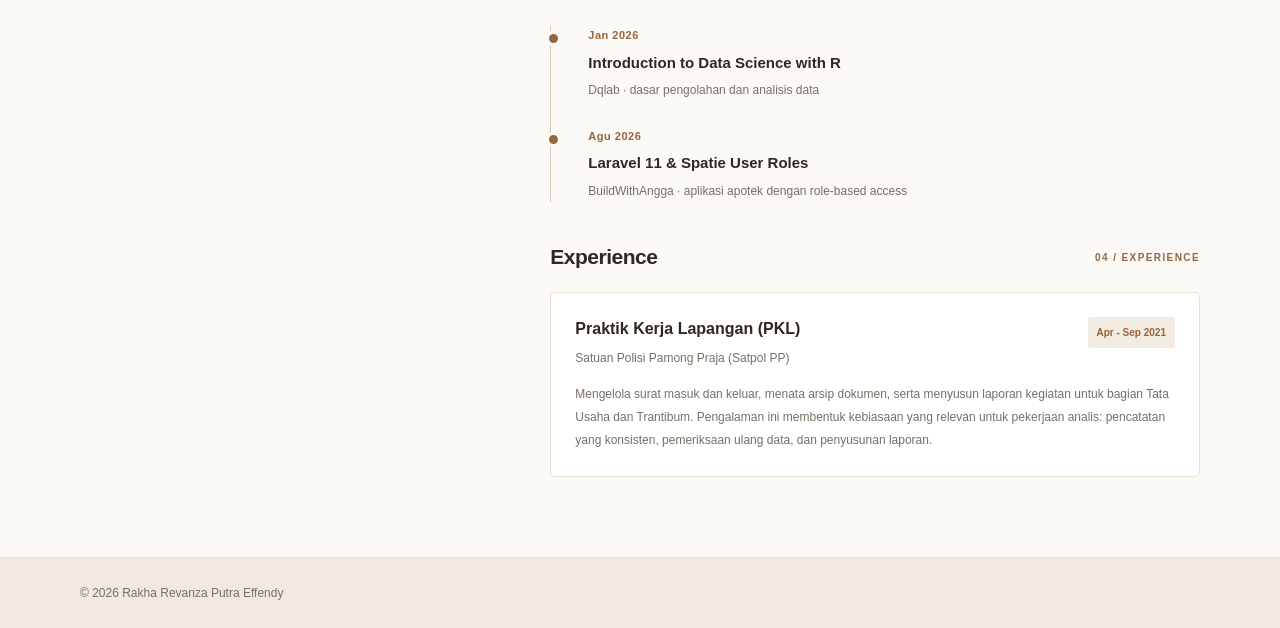
==== commit 6eaf5f4e: "copy: purge em-dashes and AI-slop sentence structures across all pages" ====
--- a/about.html
+++ b/about.html
@@ -7,7 +7,7 @@
   <meta name="viewport" content="width=device-width, initial-scale=1">
 
   <meta name="description"
-    content="About Rakha Revanza Putra Effendy — Information Systems graduate focused on data analysis, SQL, and Python.">
+    content="About Rakha Revanza Putra Effendy | Information Systems graduate focused on data analysis, SQL, and Python.">
 
   <meta name="theme-color" content="#fbfaf7">
 
@@ -672,13 +672,12 @@
 
           <p>
 
-            Pada skripsi, saya menganalisis jawaban 443
-            responden DASS-21 — mulai dari pembersihan data,
-            penyusunan label keparahan, perbandingan Logistic
-            Regression dan Random Forest, hingga evaluasi
-            dengan macro-F1 dan 3-fold cross-validation.
-            Proyek itu mengajari saya bahwa angka akurasi yang
-            tinggi belum tentu berarti modelnya berguna.
+            Pada skripsi, saya menganalisis 443 data kuesioner
+            DASS-21: pembersihan data mentah, pelabelan tingkat
+            keparahan, perbandingan Logistic Regression dan Random
+            Forest, serta evaluasi model memakai macro-F1 dan 3-fold
+            cross-validation. Proyek ini membiasakan saya bahwa
+            akurasi tinggi belum tentu menjawab masalah bisnis.
 
           </p>
 
@@ -823,7 +822,7 @@
               <article class="education-item">
 
                 <span class="education-year">
-                  2022 — 2026
+                  2022 - 2026
                 </span>
 
                 <h4>
@@ -840,11 +839,11 @@
               <article class="education-item">
 
                 <span class="education-year">
-                  2019 — 2022
+                  2019 - 2022
                 </span>
 
                 <h4>
-                  SMK Negeri 2 Probolinggo — Teknik Komputer dan Jaringan
+                  SMK Negeri 2 Probolinggo | Teknik Komputer dan Jaringan
                 </h4>
 
                 <p>
@@ -948,7 +947,7 @@
 
 
                 <span class="experience-date">
-                  Apr — Sep 2021
+                  Apr - Sep 2021
                 </span>
 
               </div>
